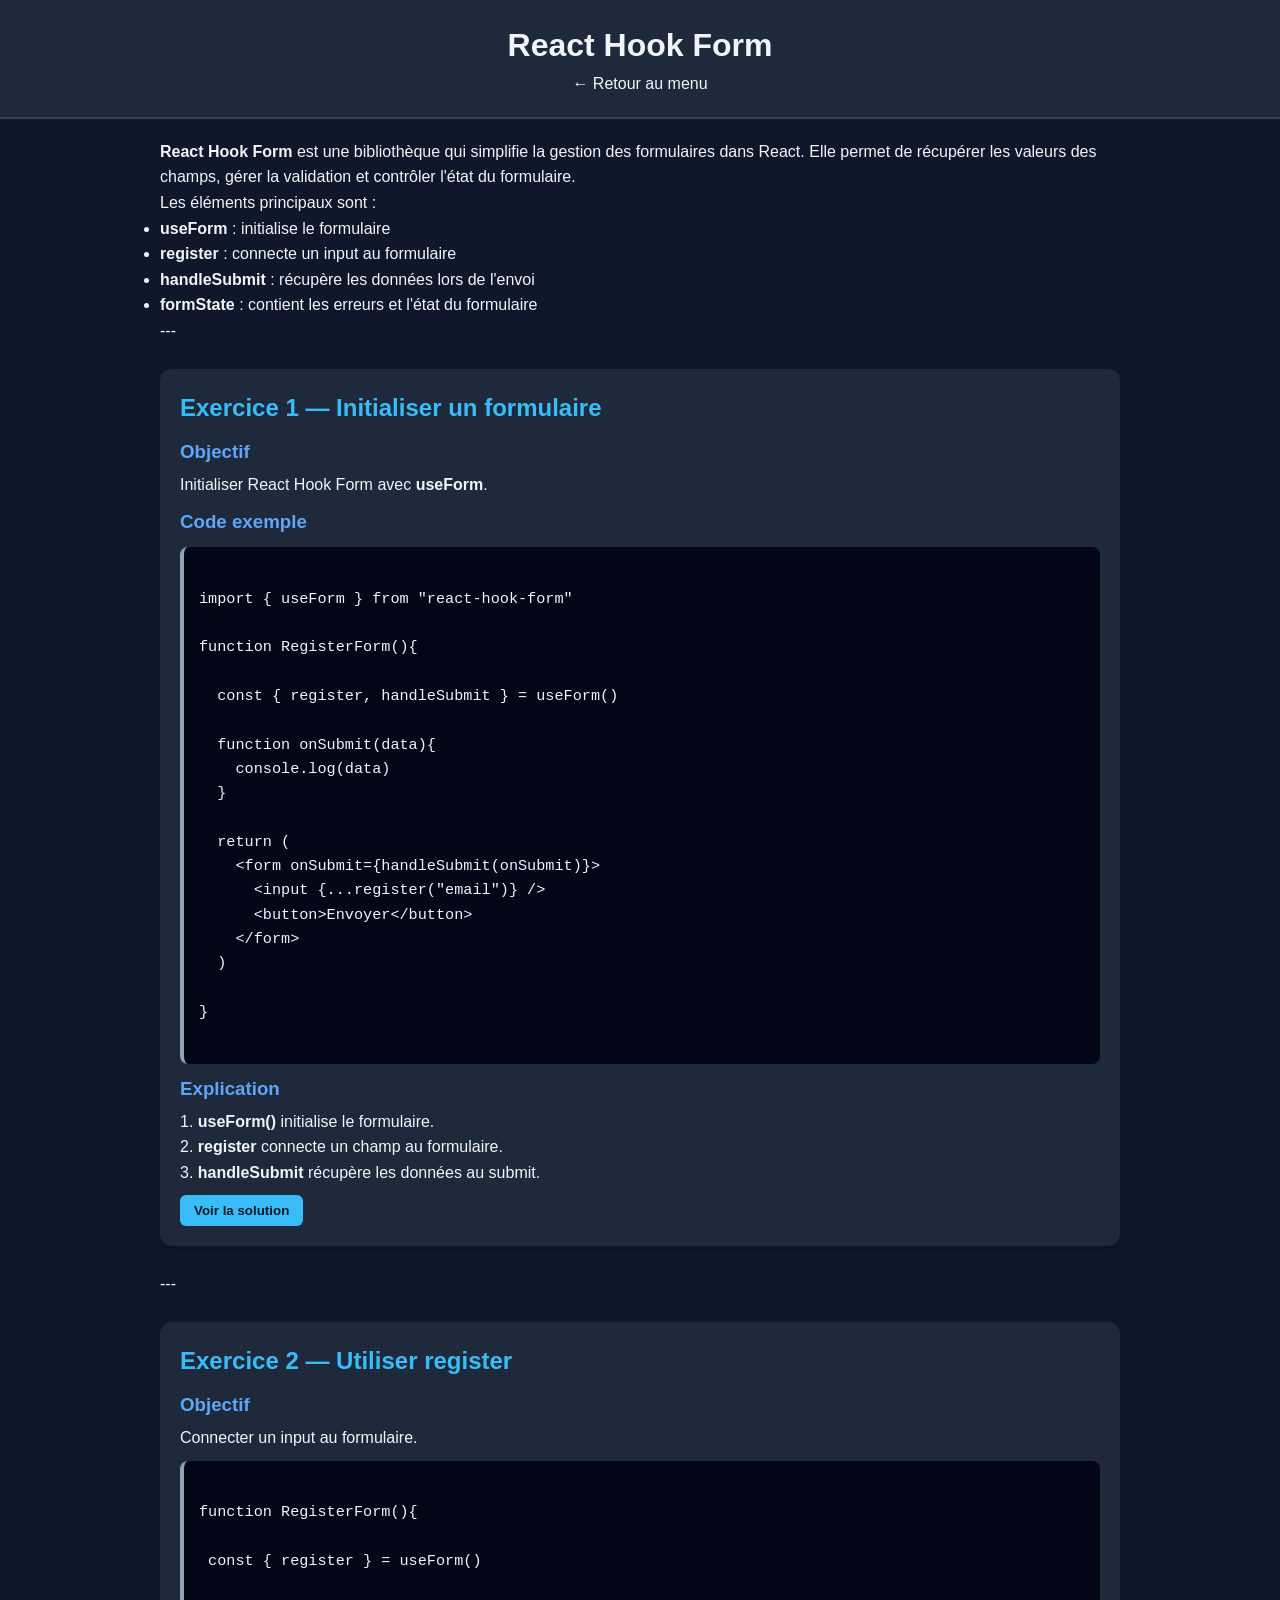
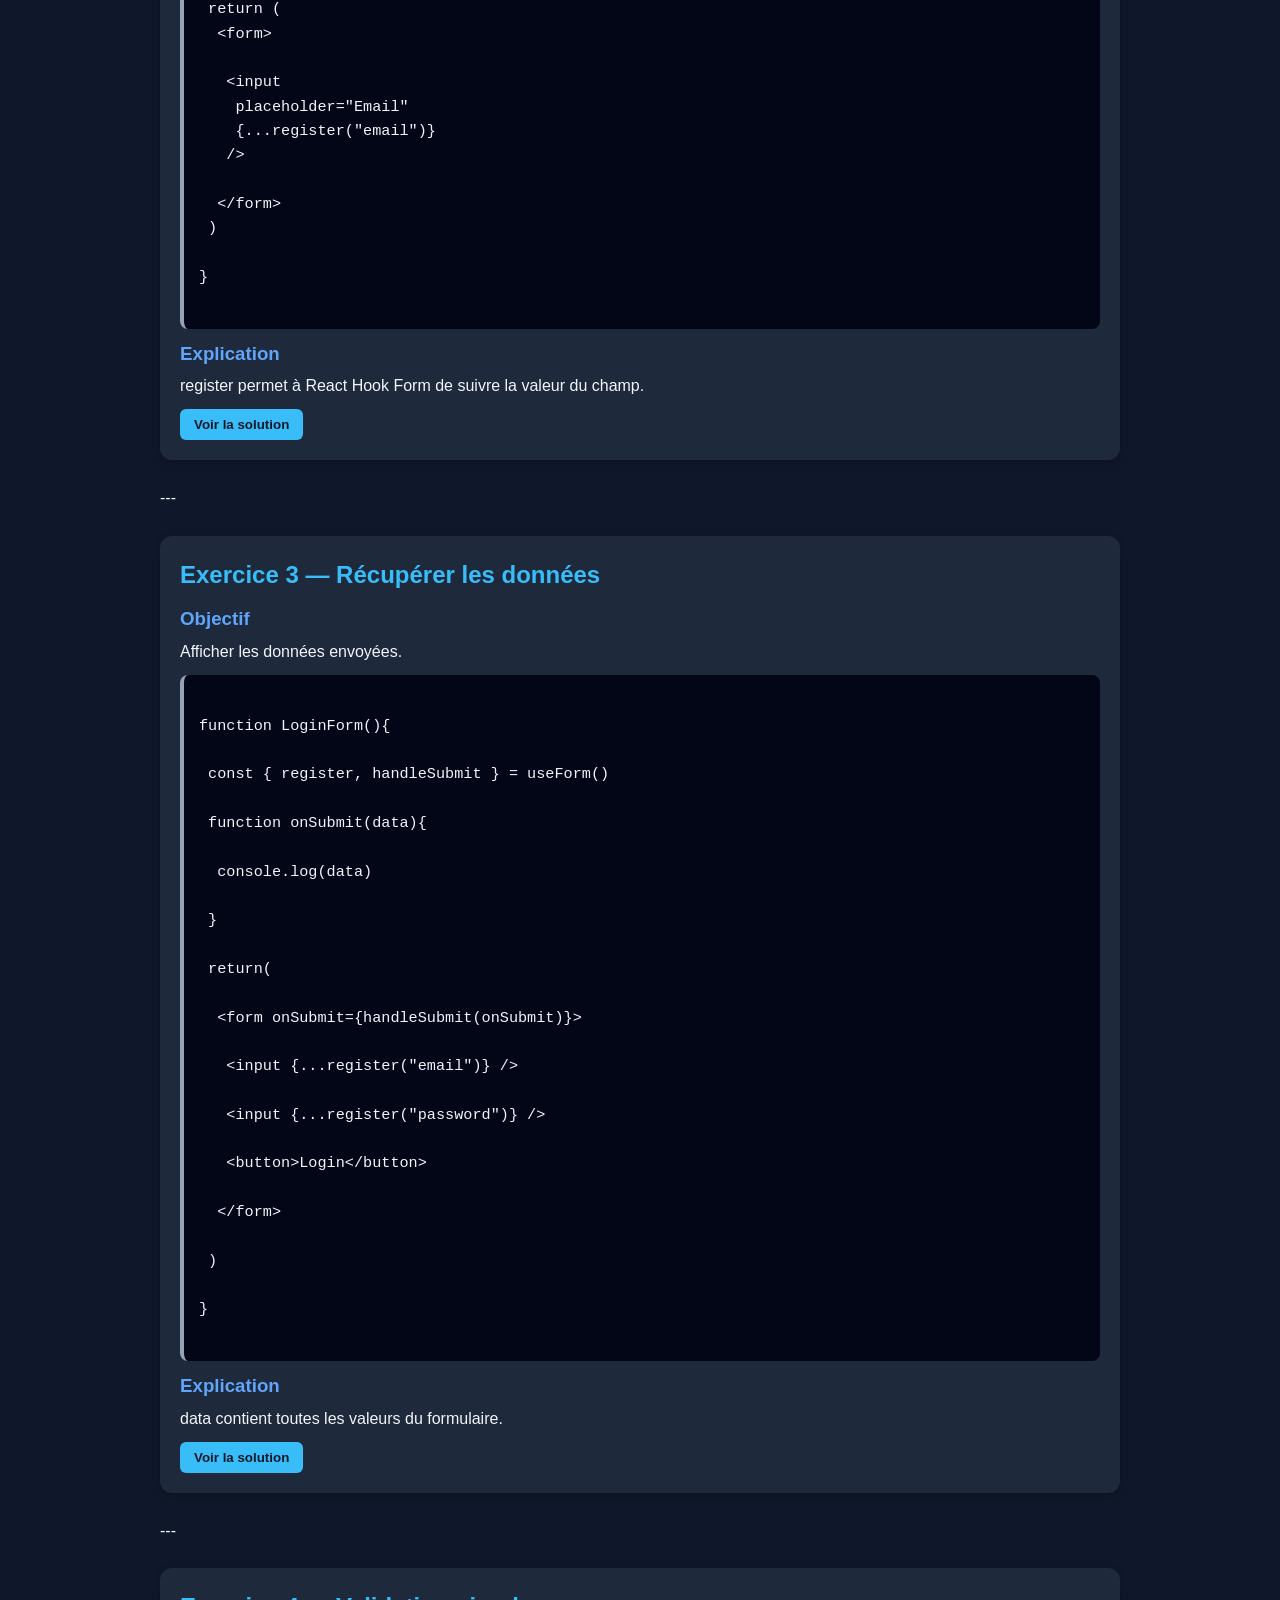
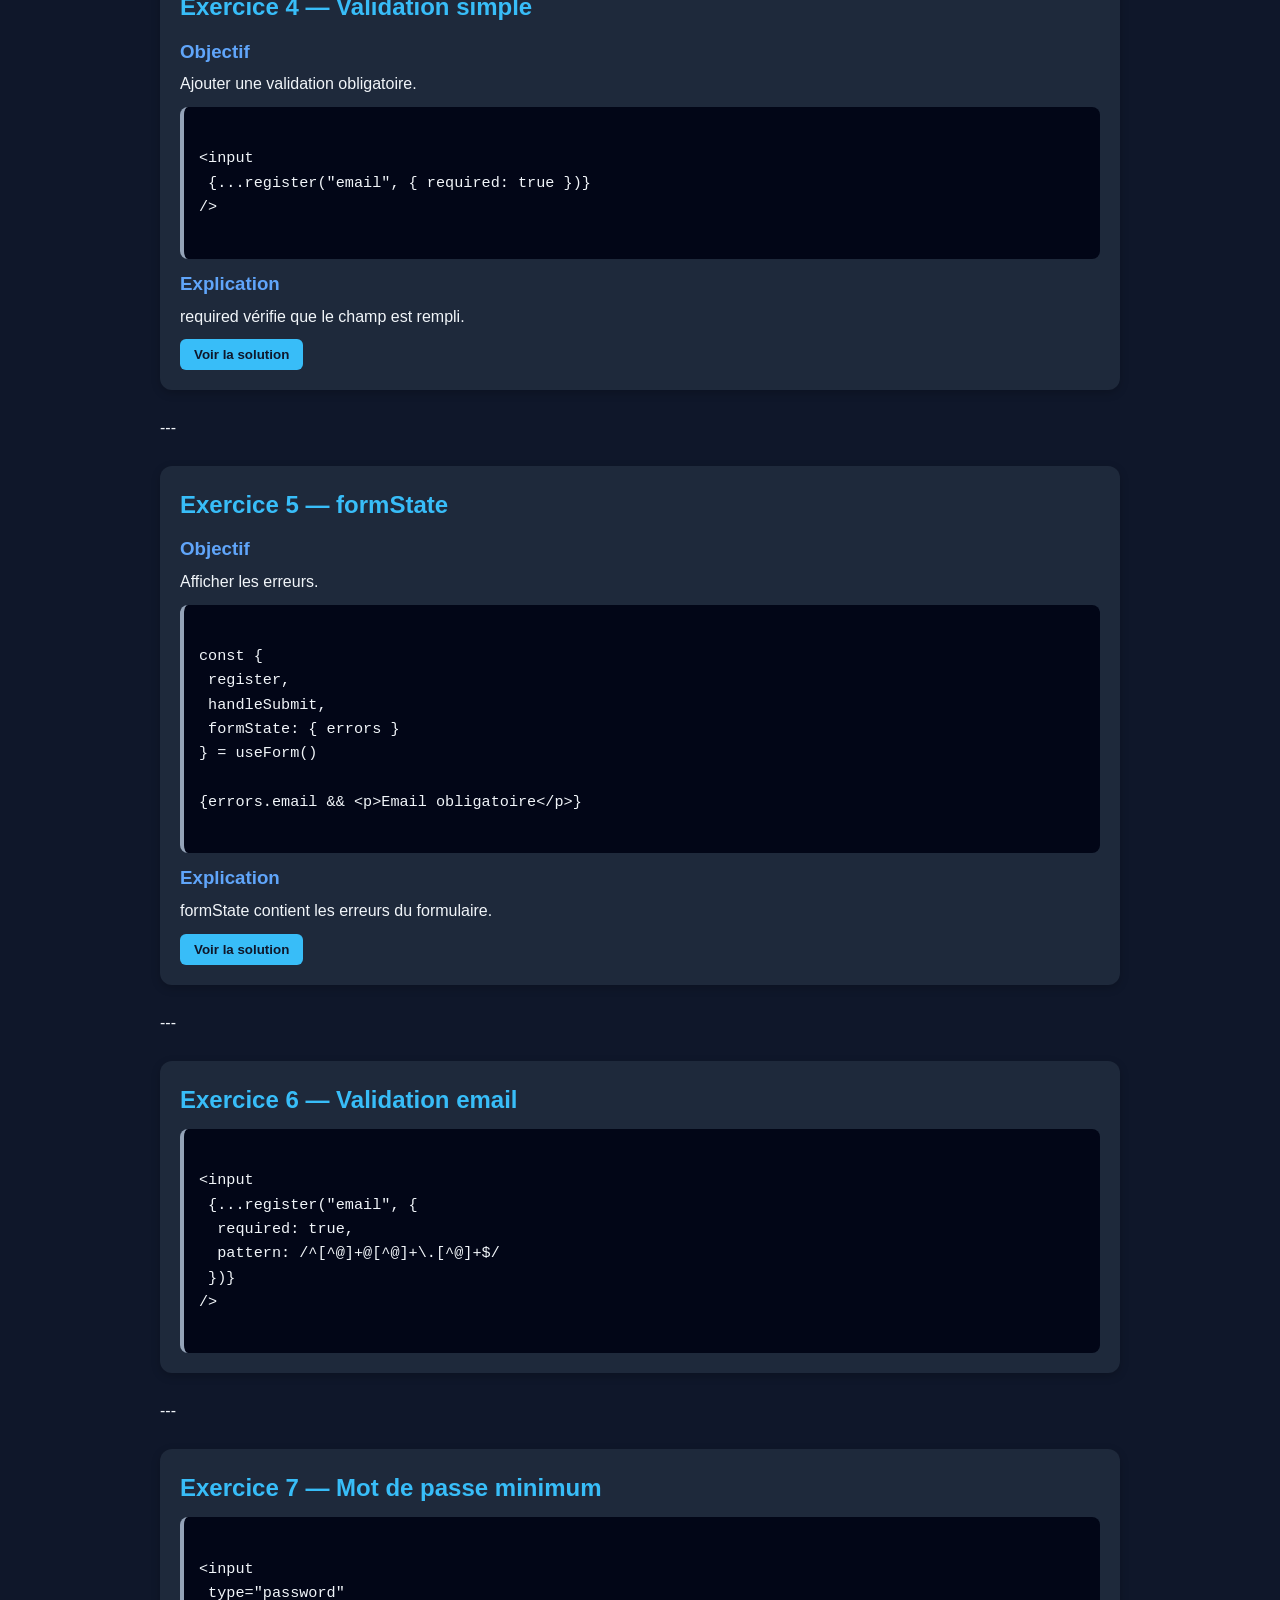
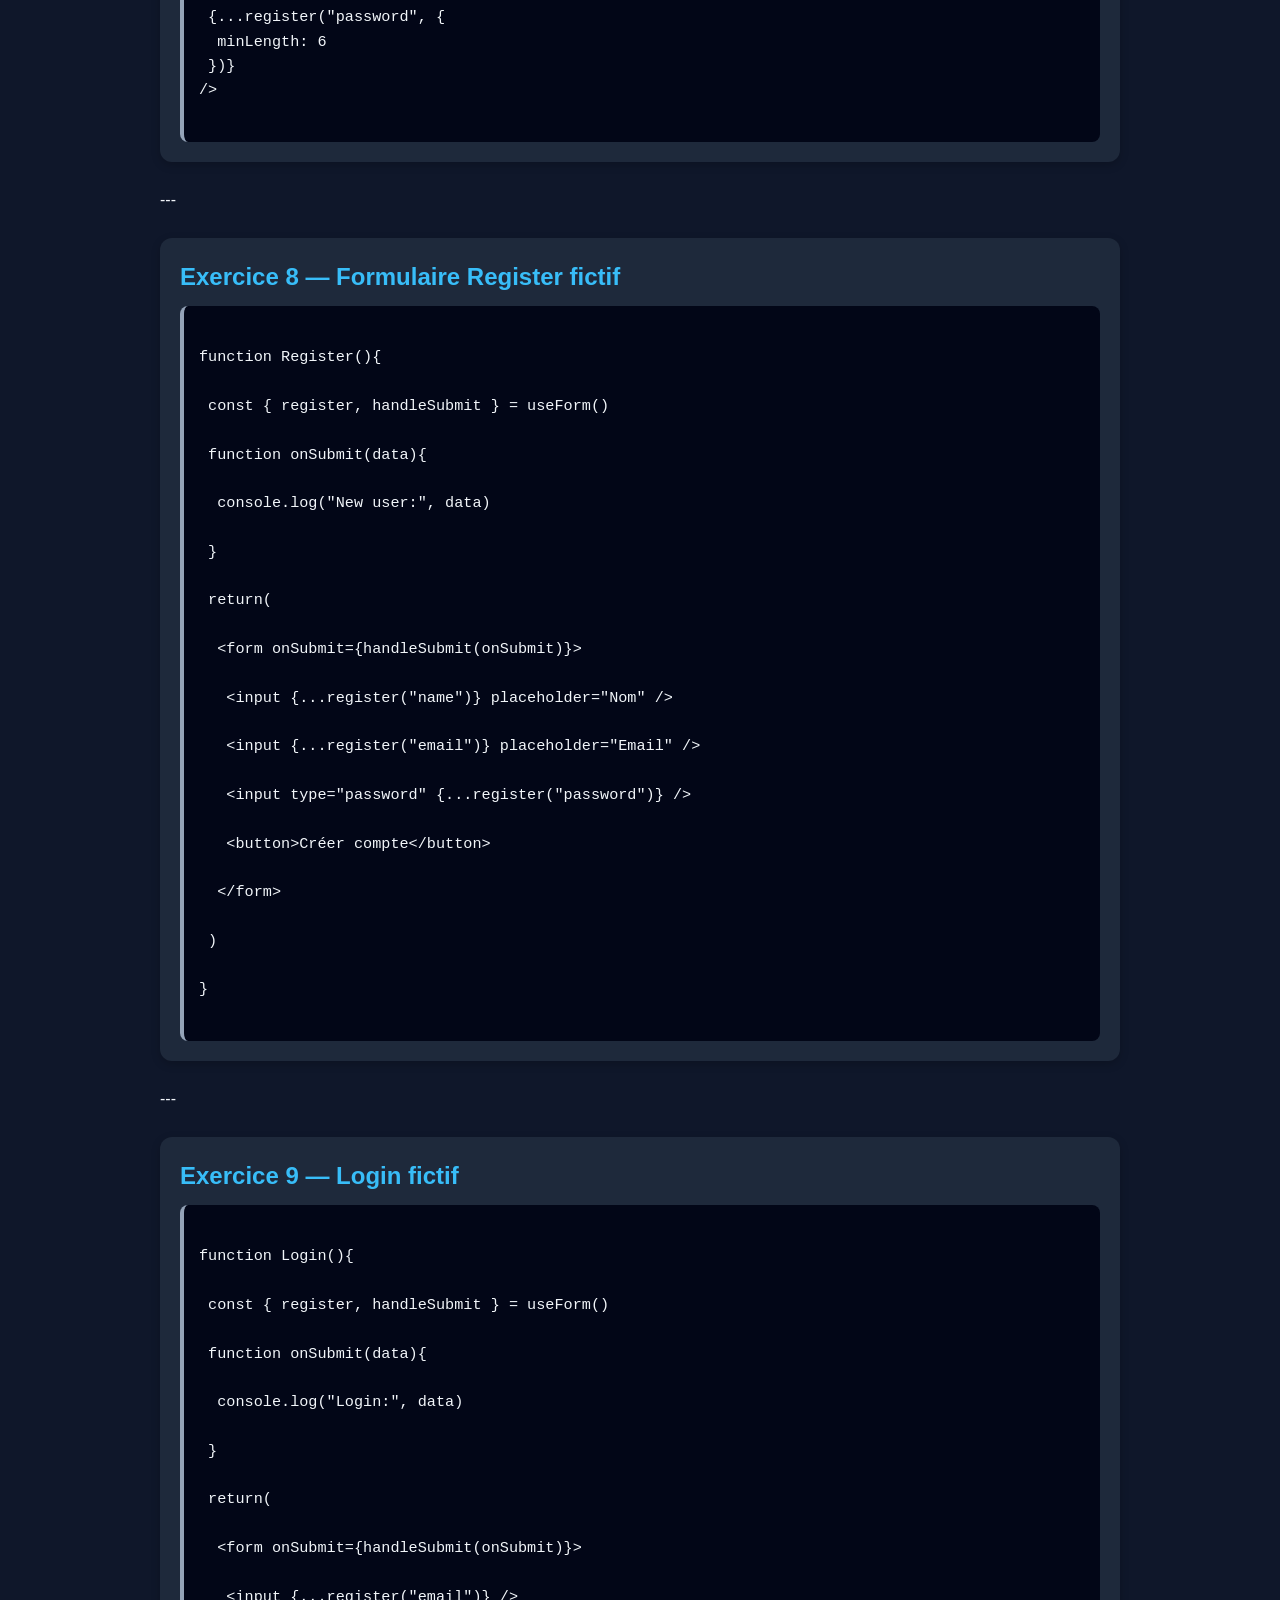
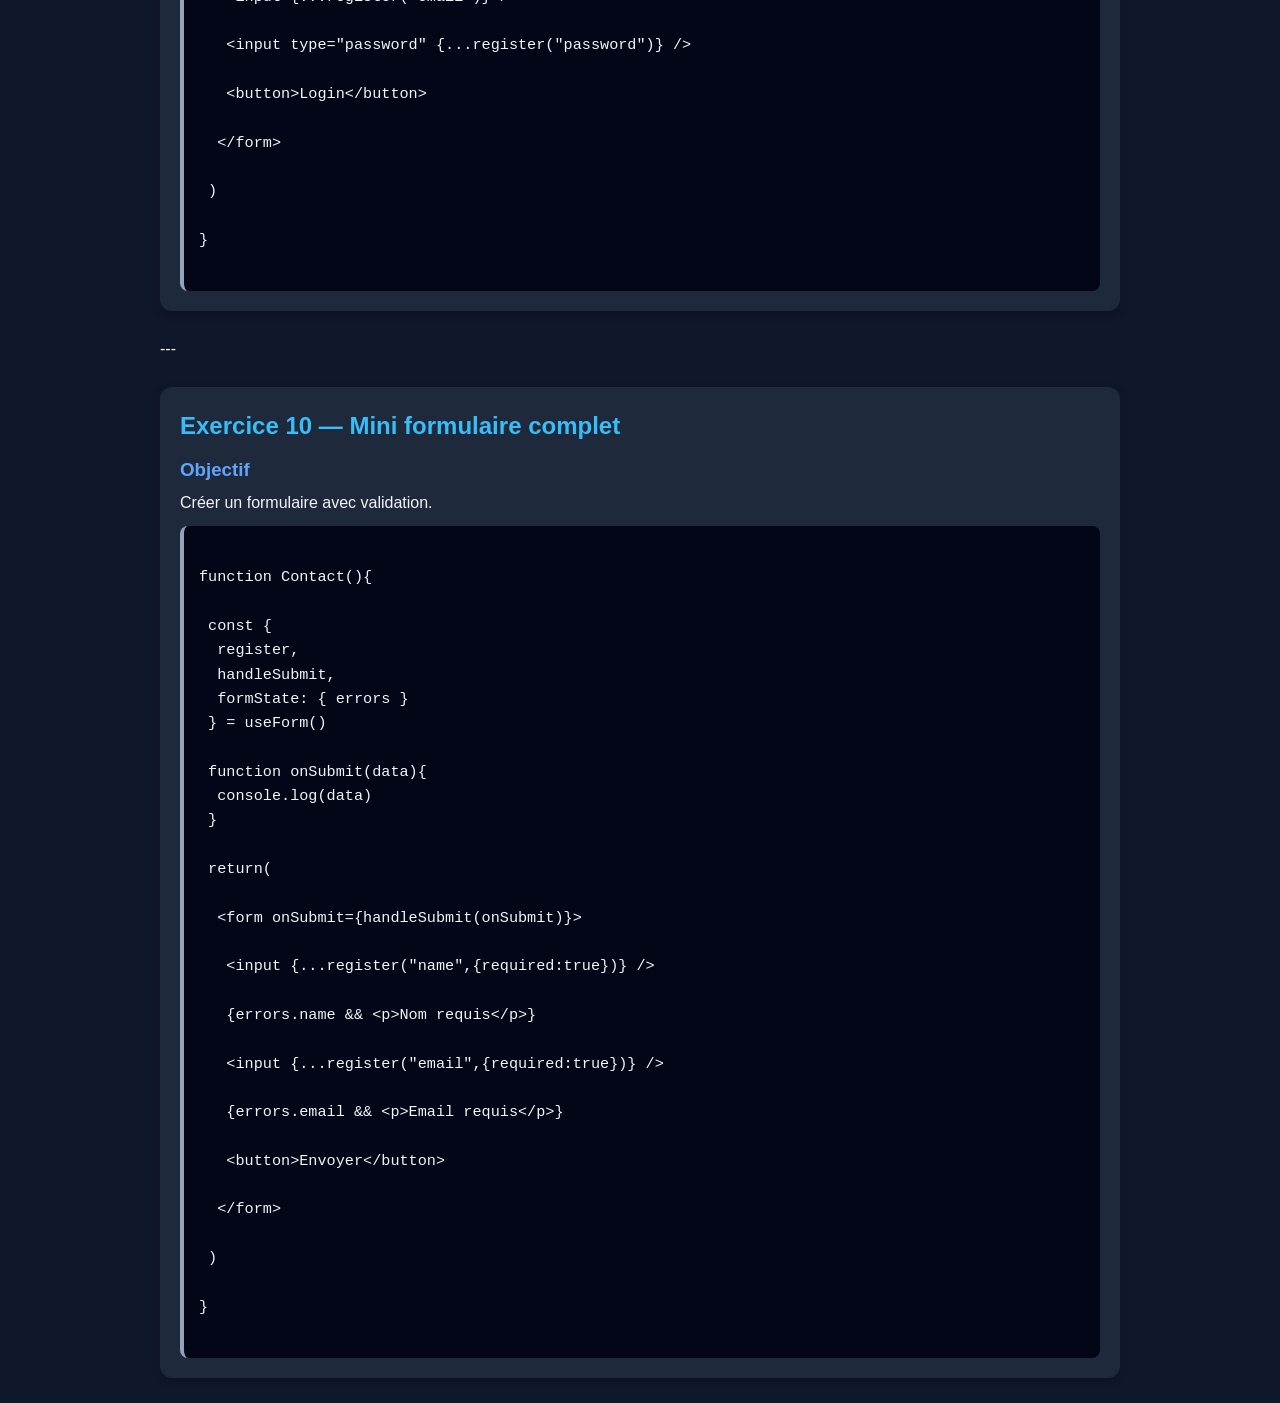
==== react-hook-form.html @ 56ff19f8 "react-hook-form" ====
<!DOCTYPE html>
<html lang="fr">

<head>
<meta charset="UTF-8">
<title>React Hook Form</title>
<link rel="stylesheet" href="css/style.css">
<script defer src="js/course.js"></script>
</head>

<body>

<header>
<h1>React Hook Form</h1>
<a href="index.html">← Retour au menu</a>
</header>

<main class="container">

<p>
<strong>React Hook Form</strong> est une bibliothèque qui simplifie la gestion des formulaires dans React.
Elle permet de récupérer les valeurs des champs, gérer la validation et contrôler l'état du formulaire.
</p>

<p>
Les éléments principaux sont :
</p>

<ul>
<li><strong>useForm</strong> : initialise le formulaire</li>
<li><strong>register</strong> : connecte un input au formulaire</li>
<li><strong>handleSubmit</strong> : récupère les données lors de l'envoi</li>
<li><strong>formState</strong> : contient les erreurs et l'état du formulaire</li>
</ul>

---

<div class="exercise">

<h2>Exercice 1 — Initialiser un formulaire</h2>

<h3>Objectif</h3>
Initialiser React Hook Form avec <strong>useForm</strong>.

<h3>Code exemple</h3>

<pre class="code-example">

import { useForm } from "react-hook-form"

function RegisterForm(){

  const { register, handleSubmit } = useForm()

  function onSubmit(data){
    console.log(data)
  }

  return (
    &lt;form onSubmit={handleSubmit(onSubmit)}&gt;
      &lt;input {...register("email")} /&gt;
      &lt;button&gt;Envoyer&lt;/button&gt;
    &lt;/form&gt;
  )

}

</pre>

<h3>Explication</h3>

<p>
1. <strong>useForm()</strong> initialise le formulaire.<br>
2. <strong>register</strong> connecte un champ au formulaire.<br>
3. <strong>handleSubmit</strong> récupère les données au submit.<br>
</p>

<button onclick="toggleSolution(this)">Voir la solution</button>

<pre class="solution">
const { register, handleSubmit } = useForm()
</pre>

</div>

---

<div class="exercise">

<h2>Exercice 2 — Utiliser register</h2>

<h3>Objectif</h3>
Connecter un input au formulaire.

<pre class="code-example">

function RegisterForm(){

 const { register } = useForm()

 return (
  &lt;form&gt;

   &lt;input
    placeholder="Email"
    {...register("email")}
   /&gt;

  &lt;/form&gt;
 )

}

</pre>

<h3>Explication</h3>

<p>
register permet à React Hook Form de suivre la valeur du champ.
</p>

<button onclick="toggleSolution(this)">Voir la solution</button>

<pre class="solution">
{...register("email")}
</pre>

</div>

---

<div class="exercise">

<h2>Exercice 3 — Récupérer les données</h2>

<h3>Objectif</h3>
Afficher les données envoyées.

<pre class="code-example">

function LoginForm(){

 const { register, handleSubmit } = useForm()

 function onSubmit(data){

  console.log(data)

 }

 return(

  &lt;form onSubmit={handleSubmit(onSubmit)}&gt;

   &lt;input {...register("email")} /&gt;

   &lt;input {...register("password")} /&gt;

   &lt;button&gt;Login&lt;/button&gt;

  &lt;/form&gt;

 )

}

</pre>

<h3>Explication</h3>

<p>
data contient toutes les valeurs du formulaire.
</p>

<button onclick="toggleSolution(this)">Voir la solution</button>

<pre class="solution">
function onSubmit(data){
 console.log(data)
}
</pre>

</div>

---

<div class="exercise">

<h2>Exercice 4 — Validation simple</h2>

<h3>Objectif</h3>
Ajouter une validation obligatoire.

<pre class="code-example">

&lt;input
 {...register("email", { required: true })}
/&gt;

</pre>

<h3>Explication</h3>

<p>
required vérifie que le champ est rempli.
</p>

<button onclick="toggleSolution(this)">Voir la solution</button>

<pre class="solution">
{ required: true }
</pre>

</div>

---

<div class="exercise">

<h2>Exercice 5 — formState</h2>

<h3>Objectif</h3>
Afficher les erreurs.

<pre class="code-example">

const {
 register,
 handleSubmit,
 formState: { errors }
} = useForm()

{errors.email && &lt;p&gt;Email obligatoire&lt;/p&gt;}

</pre>

<h3>Explication</h3>

<p>
formState contient les erreurs du formulaire.
</p>

<button onclick="toggleSolution(this)">Voir la solution</button>

<pre class="solution">
formState: { errors }
</pre>

</div>

---

<div class="exercise">

<h2>Exercice 6 — Validation email</h2>

<pre class="code-example">

&lt;input
 {...register("email", {
  required: true,
  pattern: /^[^@]+@[^@]+\.[^@]+$/
 })}
/&gt;

</pre>

</div>

---

<div class="exercise">

<h2>Exercice 7 — Mot de passe minimum</h2>

<pre class="code-example">

&lt;input
 type="password"
 {...register("password", {
  minLength: 6
 })}
/&gt;

</pre>

</div>

---

<div class="exercise">

<h2>Exercice 8 — Formulaire Register fictif</h2>

<pre class="code-example">

function Register(){

 const { register, handleSubmit } = useForm()

 function onSubmit(data){

  console.log("New user:", data)

 }

 return(

  &lt;form onSubmit={handleSubmit(onSubmit)}&gt;

   &lt;input {...register("name")} placeholder="Nom" /&gt;

   &lt;input {...register("email")} placeholder="Email" /&gt;

   &lt;input type="password" {...register("password")} /&gt;

   &lt;button&gt;Créer compte&lt;/button&gt;

  &lt;/form&gt;

 )

}

</pre>

</div>

---

<div class="exercise">

<h2>Exercice 9 — Login fictif</h2>

<pre class="code-example">

function Login(){

 const { register, handleSubmit } = useForm()

 function onSubmit(data){

  console.log("Login:", data)

 }

 return(

  &lt;form onSubmit={handleSubmit(onSubmit)}&gt;

   &lt;input {...register("email")} /&gt;

   &lt;input type="password" {...register("password")} /&gt;

   &lt;button&gt;Login&lt;/button&gt;

  &lt;/form&gt;

 )

}

</pre>

</div>

---

<div class="exercise">

<h2>Exercice 10 — Mini formulaire complet</h2>

<h3>Objectif</h3>
Créer un formulaire avec validation.

<pre class="code-example">

function Contact(){

 const {
  register,
  handleSubmit,
  formState: { errors }
 } = useForm()

 function onSubmit(data){
  console.log(data)
 }

 return(

  &lt;form onSubmit={handleSubmit(onSubmit)}&gt;

   &lt;input {...register("name",{required:true})} /&gt;

   {errors.name && &lt;p&gt;Nom requis&lt;/p&gt;}

   &lt;input {...register("email",{required:true})} /&gt;

   {errors.email && &lt;p&gt;Email requis&lt;/p&gt;}

   &lt;button&gt;Envoyer&lt;/button&gt;

  &lt;/form&gt;

 )

}

</pre>

</div>

</main>

</body>
</html>
---- css/style.css ----
/* ===== Reset / global ===== */
* {
  box-sizing: border-box;
  margin: 0;
  padding: 0;
}

body {
  font-family: 'Segoe UI', Tahoma, Geneva, Verdana, sans-serif;
  background: #0f172a;
  color: #f1f5f9;
  line-height: 1.6;
}

a {
  color: inherit;
  text-decoration: none;
}

header, footer {
  background: #1e293b;
  padding: 20px;
  text-align: center;
  border-bottom: 2px solid #334155;
}

footer {
  border-top: 2px solid #334155;
}

/* ===== Container ===== */
.container {
  max-width: 1000px;
  margin: 20px auto;
  padding: 0 20px;
}

/* ===== Cards (index.html) ===== */
.grid {
  display: grid;
  grid-template-columns: repeat(auto-fit, minmax(220px, 1fr));
  gap: 20px;
  margin-top: 20px;
}

.card {
  background: #668dcc;
  border-radius: 12px;
  padding: 20px;
  transition: 0.3s;
  box-shadow: 0 5px 15px rgba(0,0,0,0.3);
}

.card:hover {
  transform: translateY(-5px);
  background: #334155;
}

/* ===== Exercises ===== */
.exercise {
  background: #1e293b;
  padding: 20px;
  margin: 25px 0;
  border-radius: 12px;
  box-shadow: 0 3px 10px rgba(0,0,0,0.2);
}

.exercise h2 {
  color: #38bdf8;
  margin-bottom: 10px;
}

.explication {
  font-style: italic;
  margin-bottom: 10px;
  color: #94a3b8;
}

h3 {
  color: #60a5fa;
  margin: 10px 0 5px 0;
}

/* ===== Button ===== */
button {
  margin-top: 10px;
  padding: 8px 14px;
  border: none;
  background: #38bdf8;
  color: #0f172a;
  font-weight: bold;
  cursor: pointer;
  border-radius: 6px;
  transition: 0.2s;
}

button:hover {
  background: #0ea5e9;
}

/* ===== Solution box ===== */
.solution {
  display: none;
  background: #020617;
  padding: 15px;
  margin-top: 10px;
  border-radius: 8px;
  overflow-x: auto;
  font-family: 'Courier New', Courier, monospace;
  font-size: 0.95rem;
  border-left: 4px solid #38bdf8;
}



/* ===== Code (exercices) visible ===== */
.exercise pre {
  display: block;           /* Tous les codes des exercices sont visibles */
  background: #020617;      
  padding: 15px;
  border-radius: 8px;
  overflow-x: auto;
  font-family: 'Courier New', Courier, monospace;
  font-size: 0.95rem;
  border-left: 4px solid #94a3b8;
  margin-top: 10px;
}

/* ===== Solutions cachées ===== */
.exercise .solution {
  display: none;            /* Solutions restent masquées */
  background: #0f172a;
  border-left: 4px solid #38bdf8;
  padding: 15px;
  margin-top: 10px;
  border-radius: 8px;
  overflow-x: auto;
}
/* ===== Responsive ===== */
@media(max-width: 600px){
  .grid {
    grid-template-columns: 1fr;
  }
}
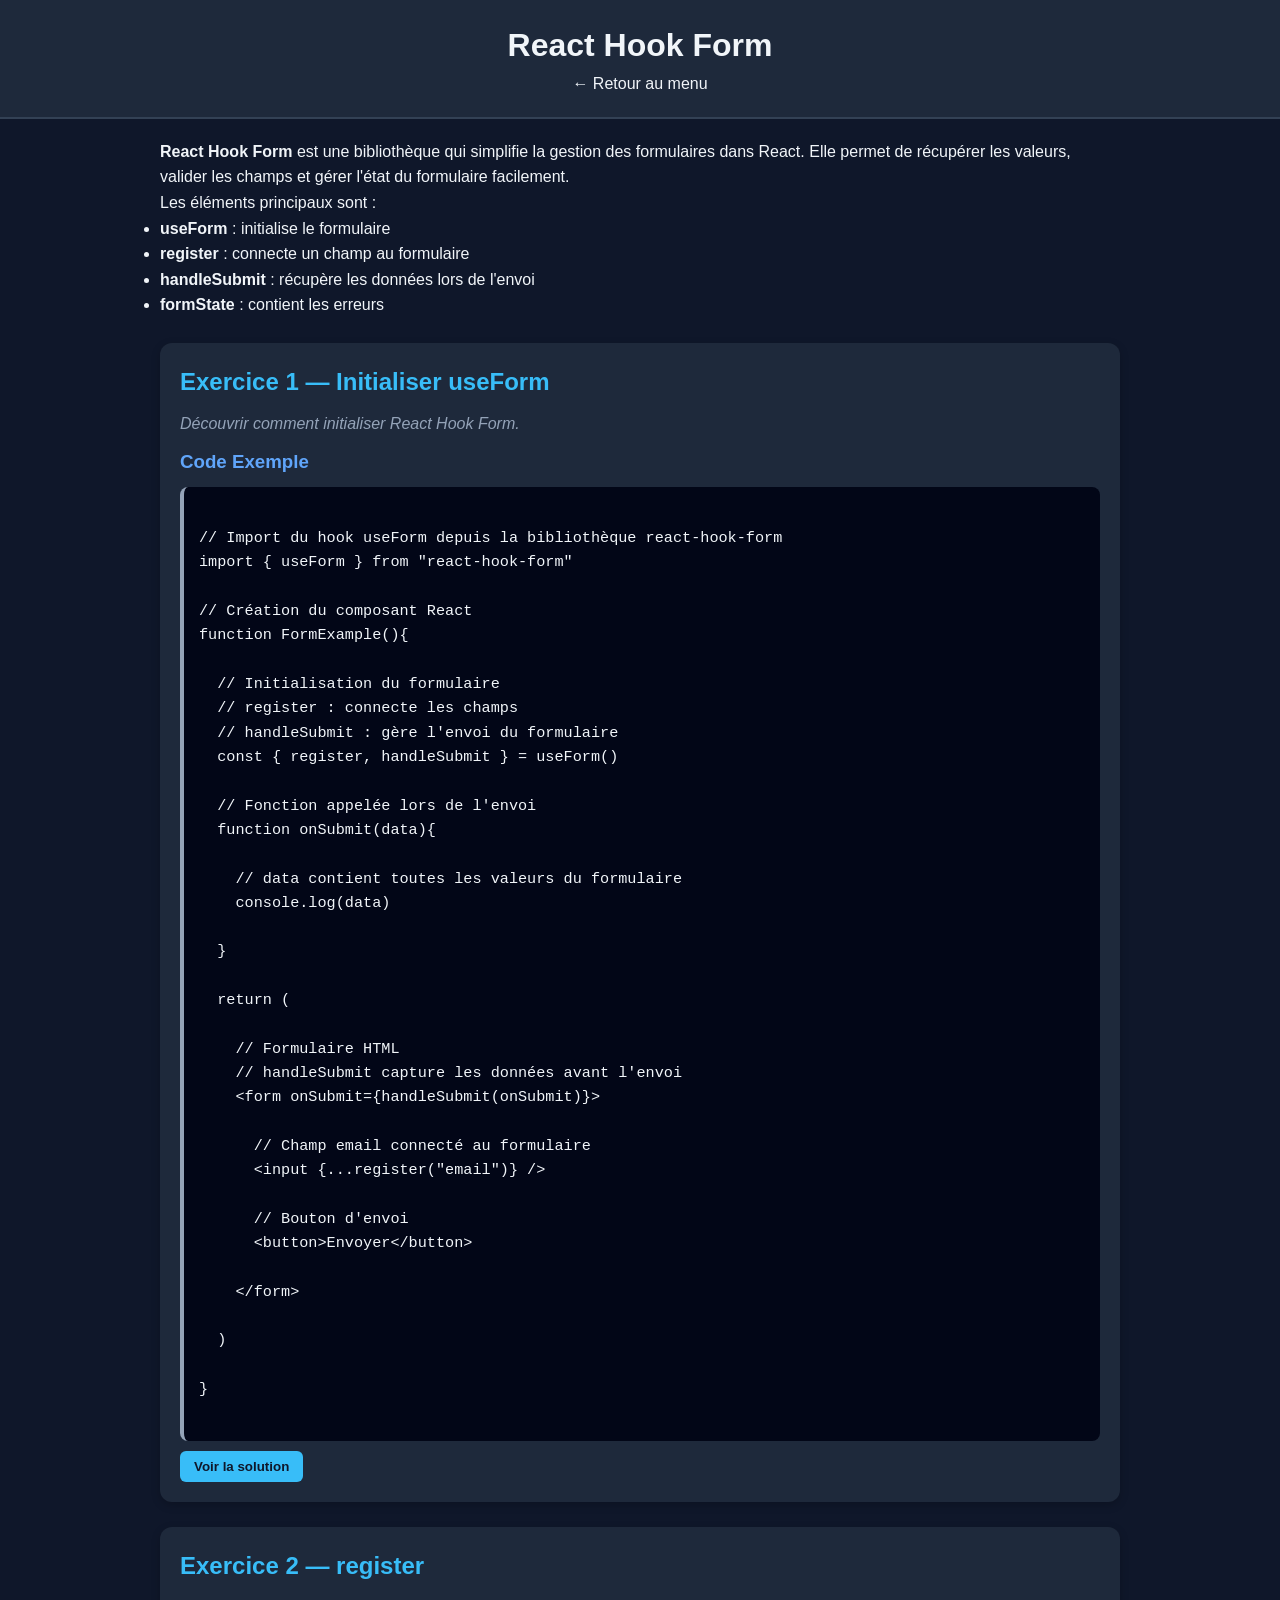
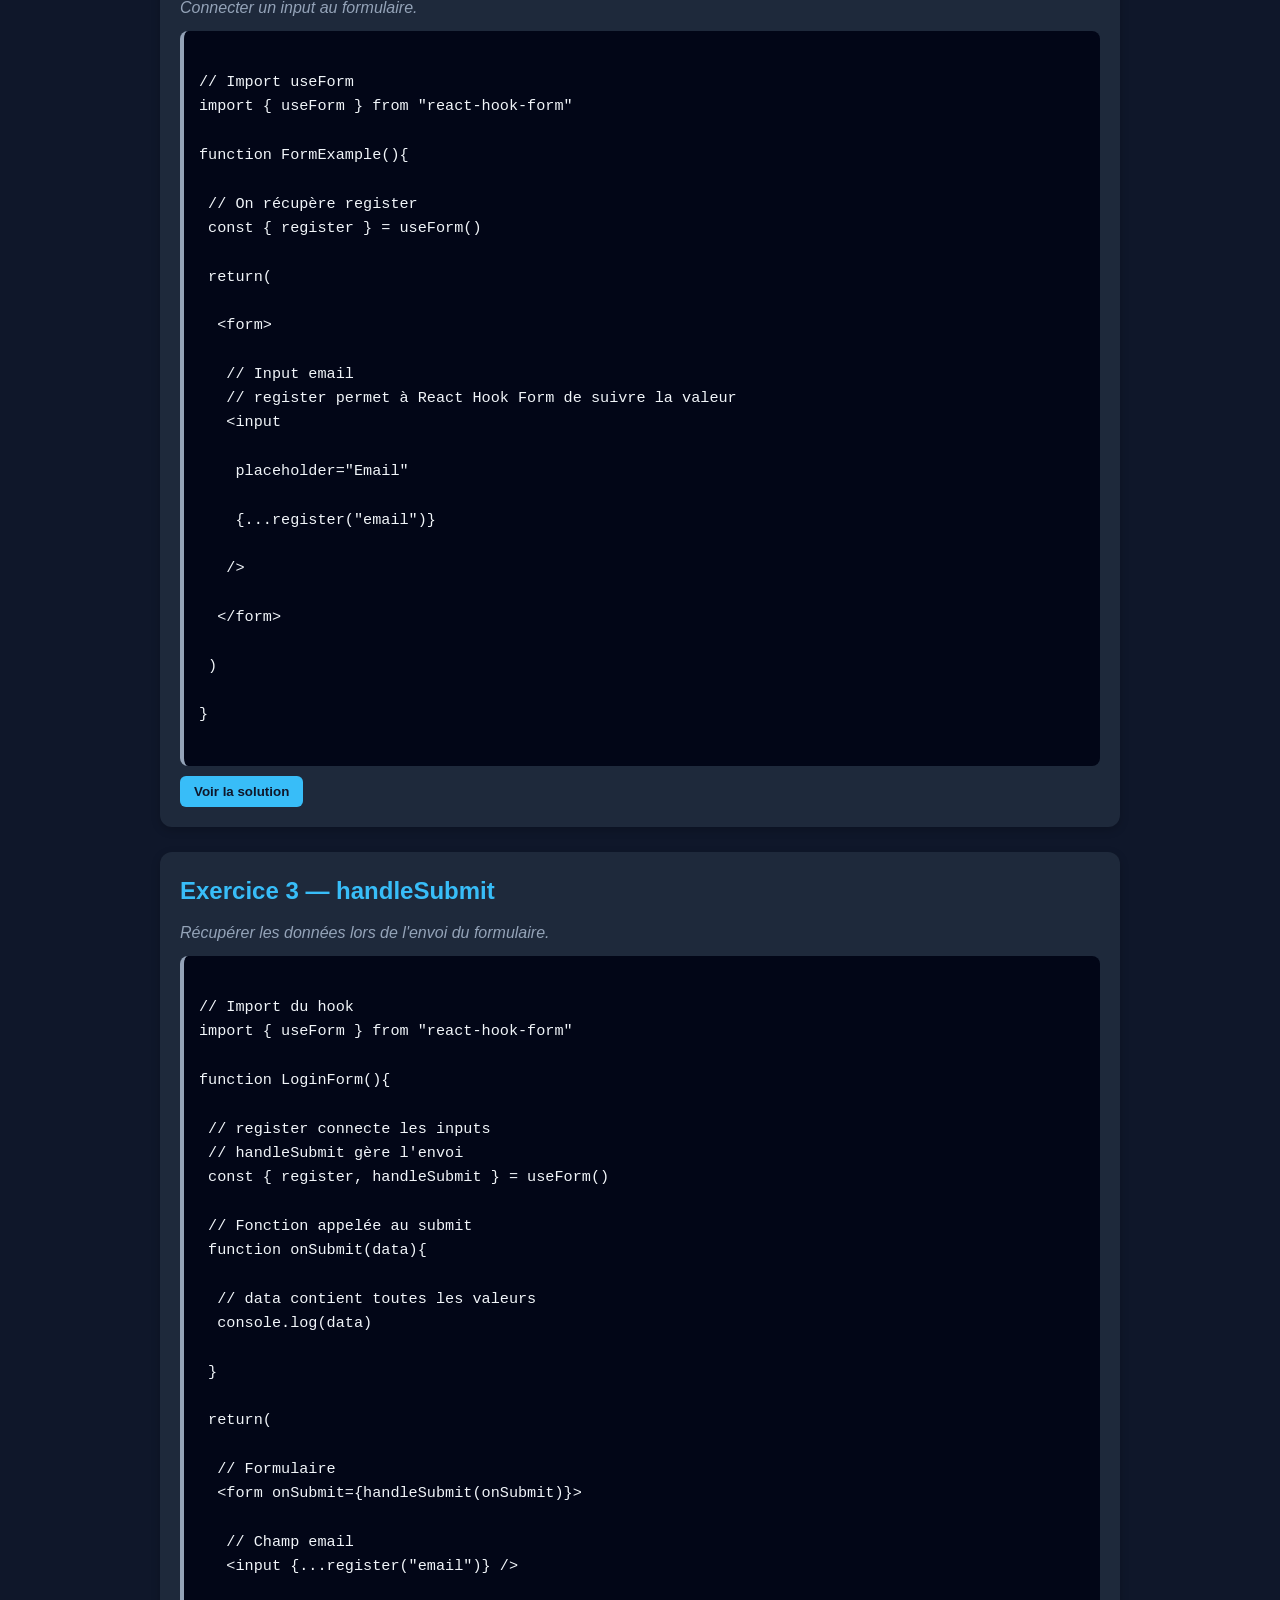
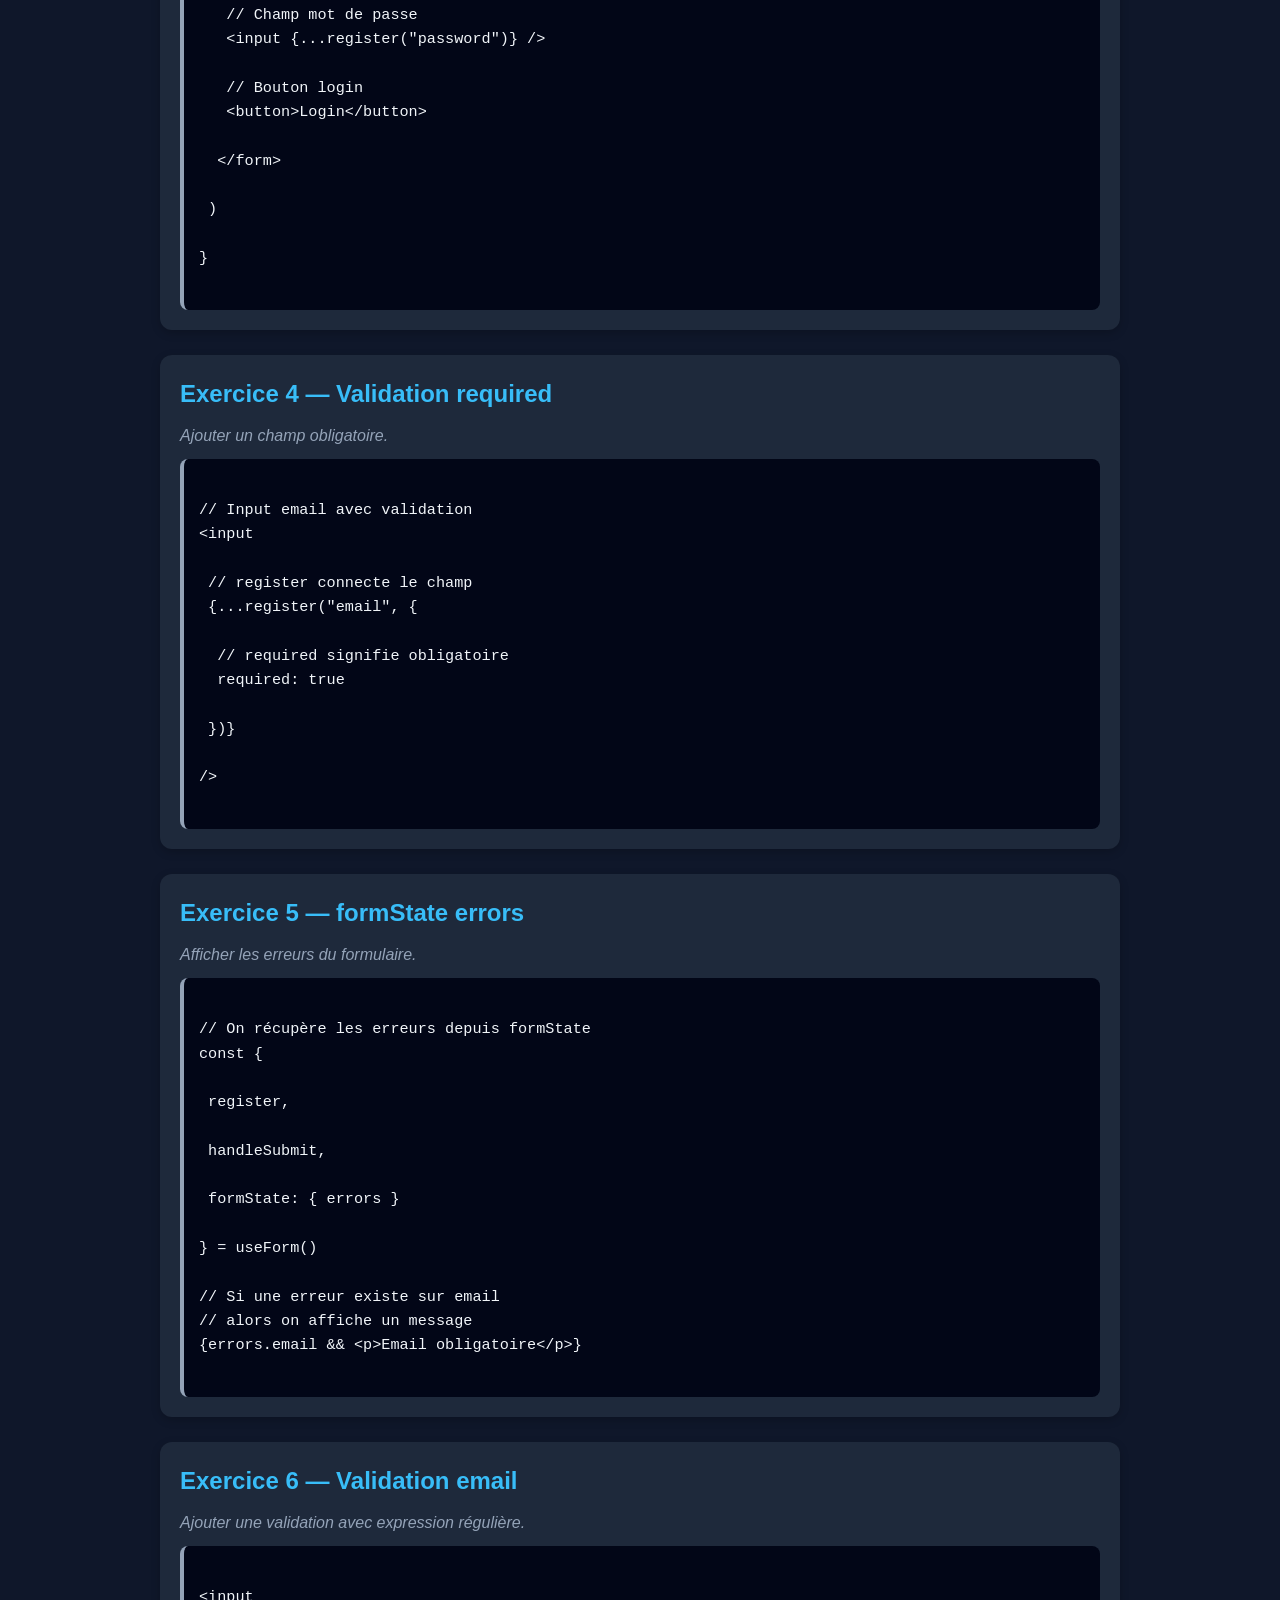
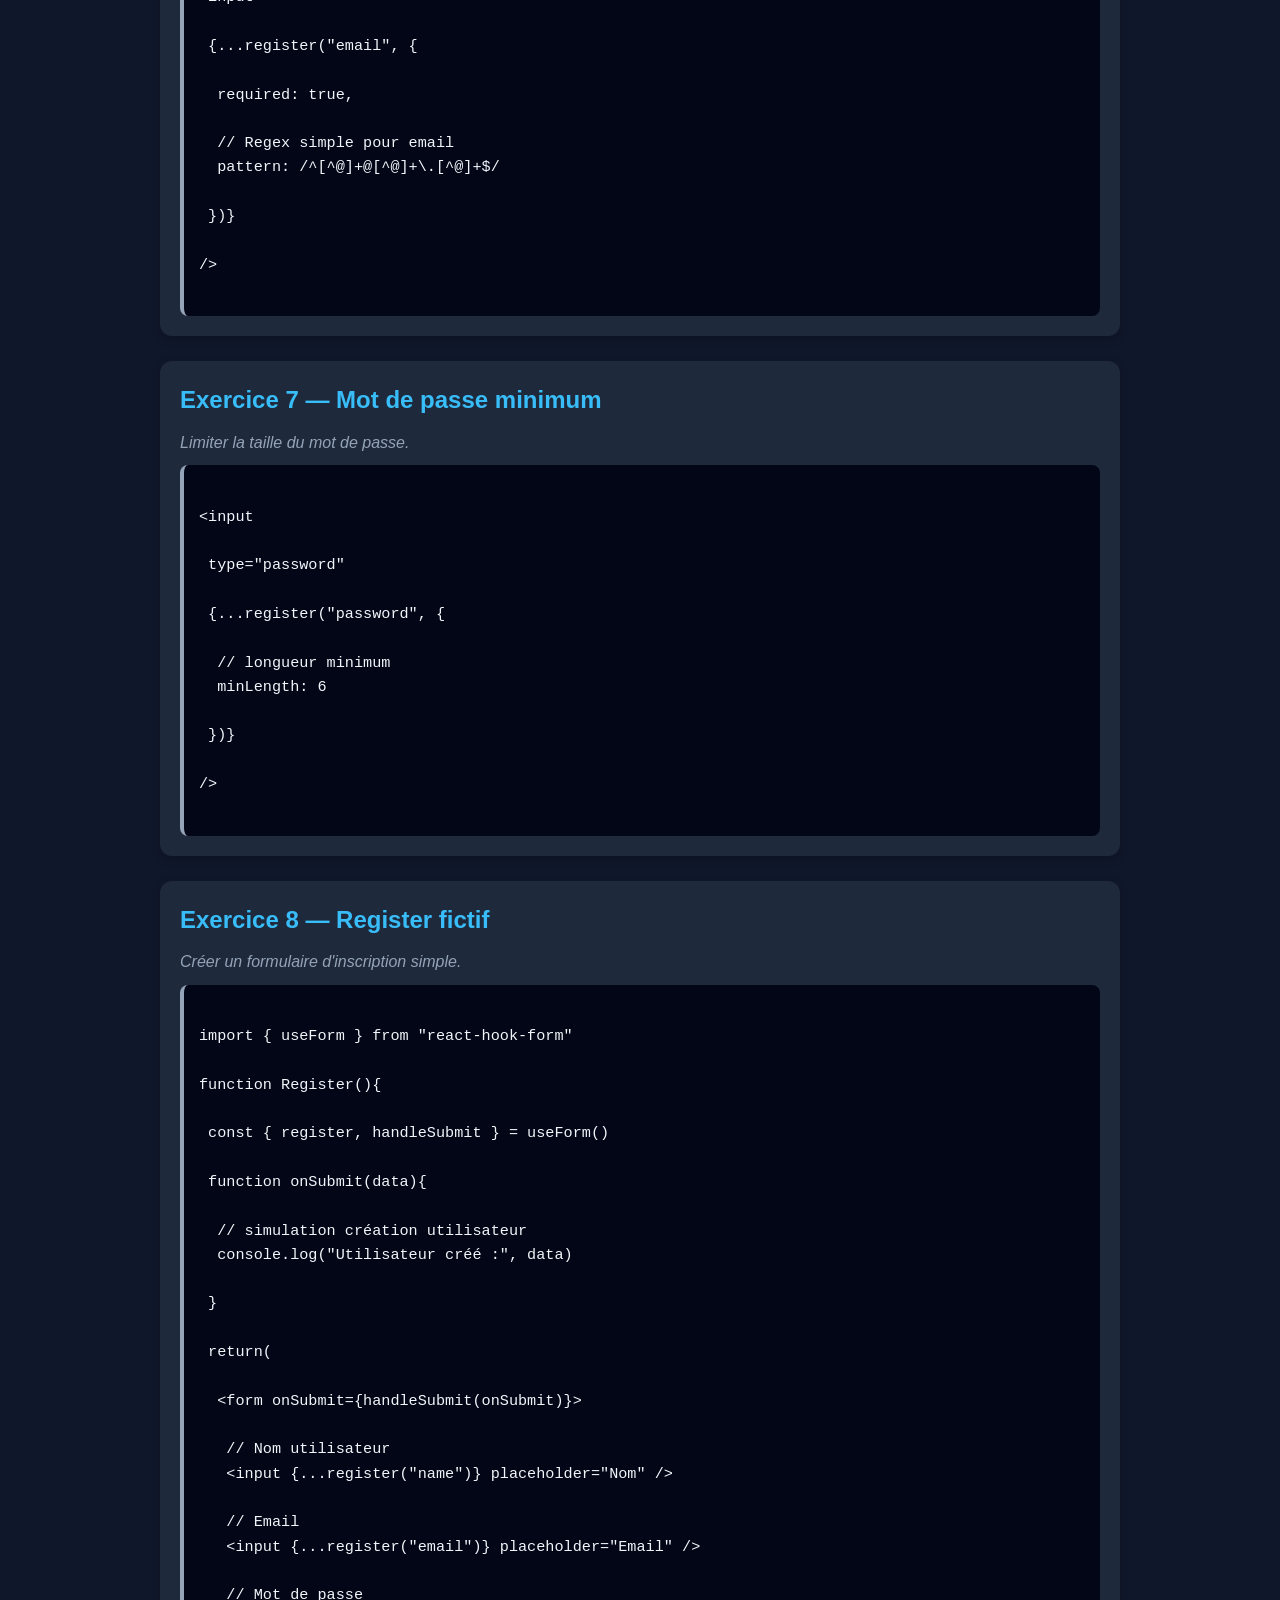
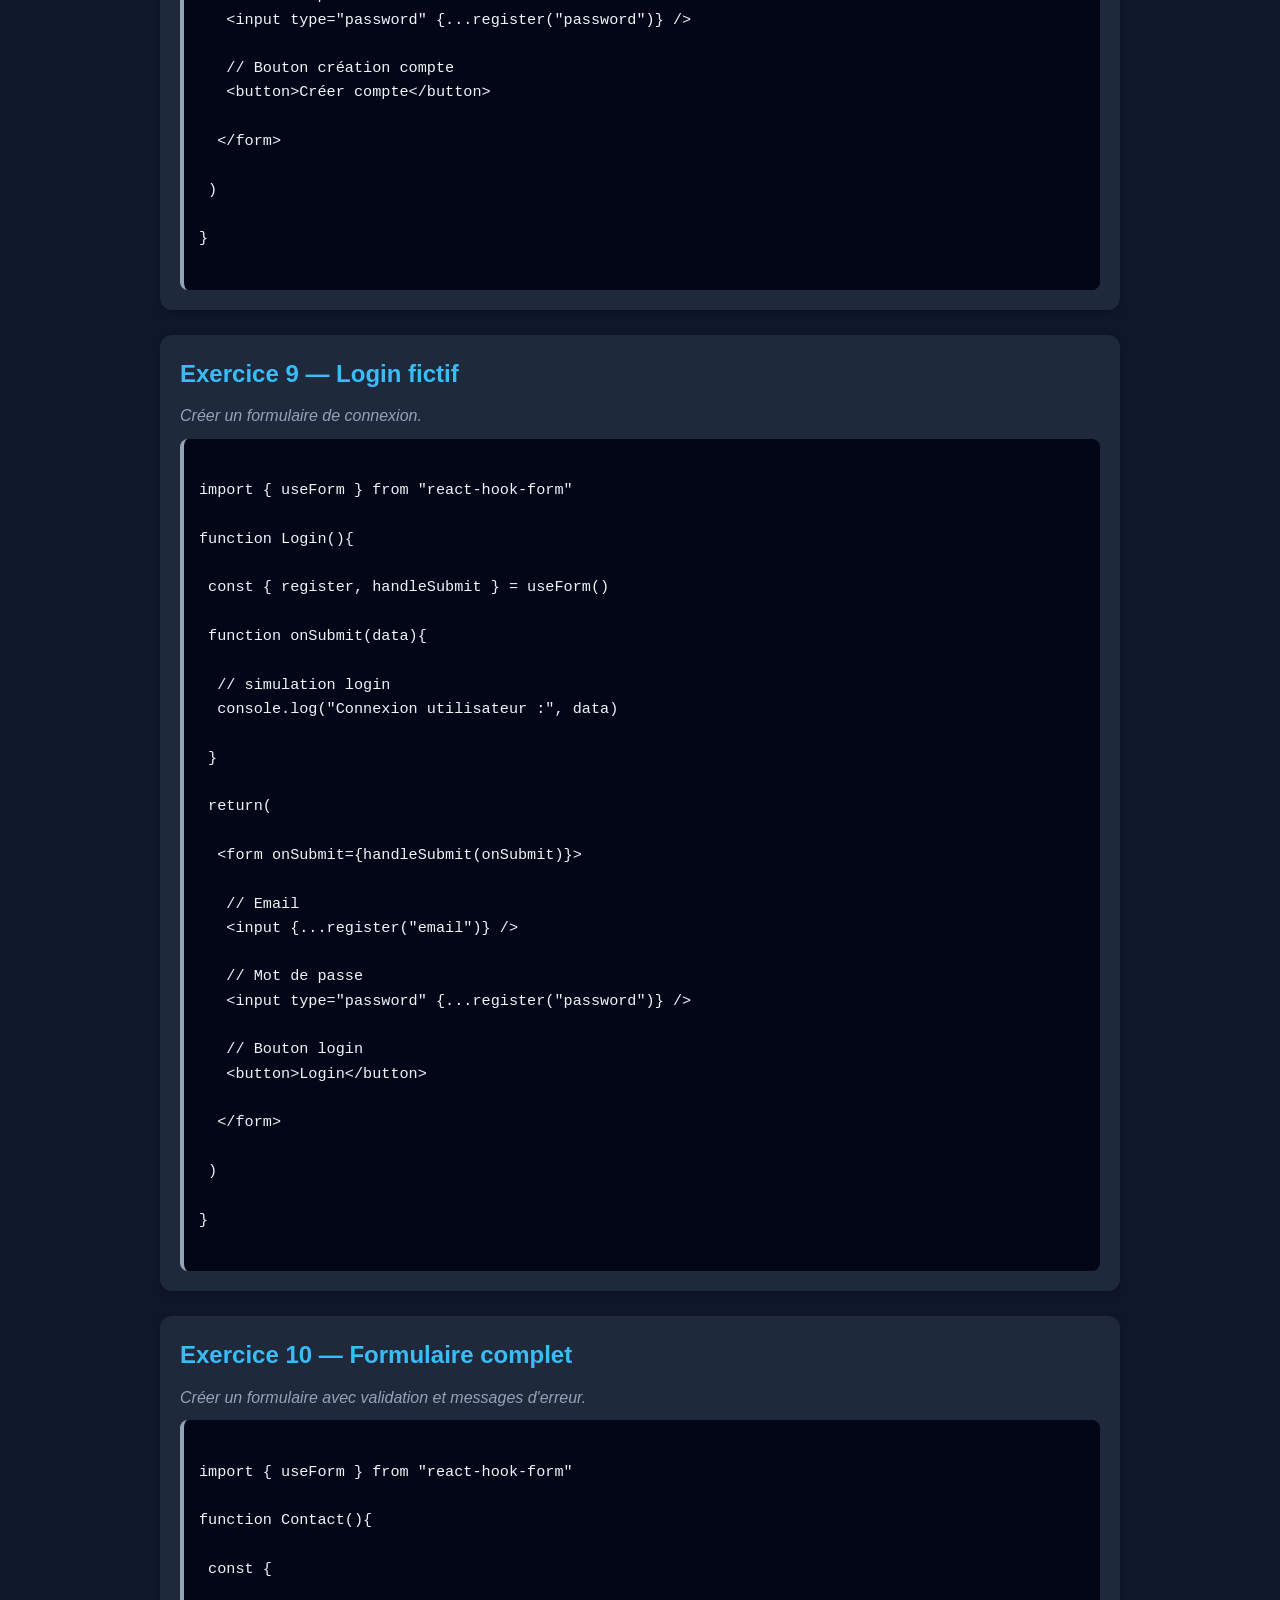
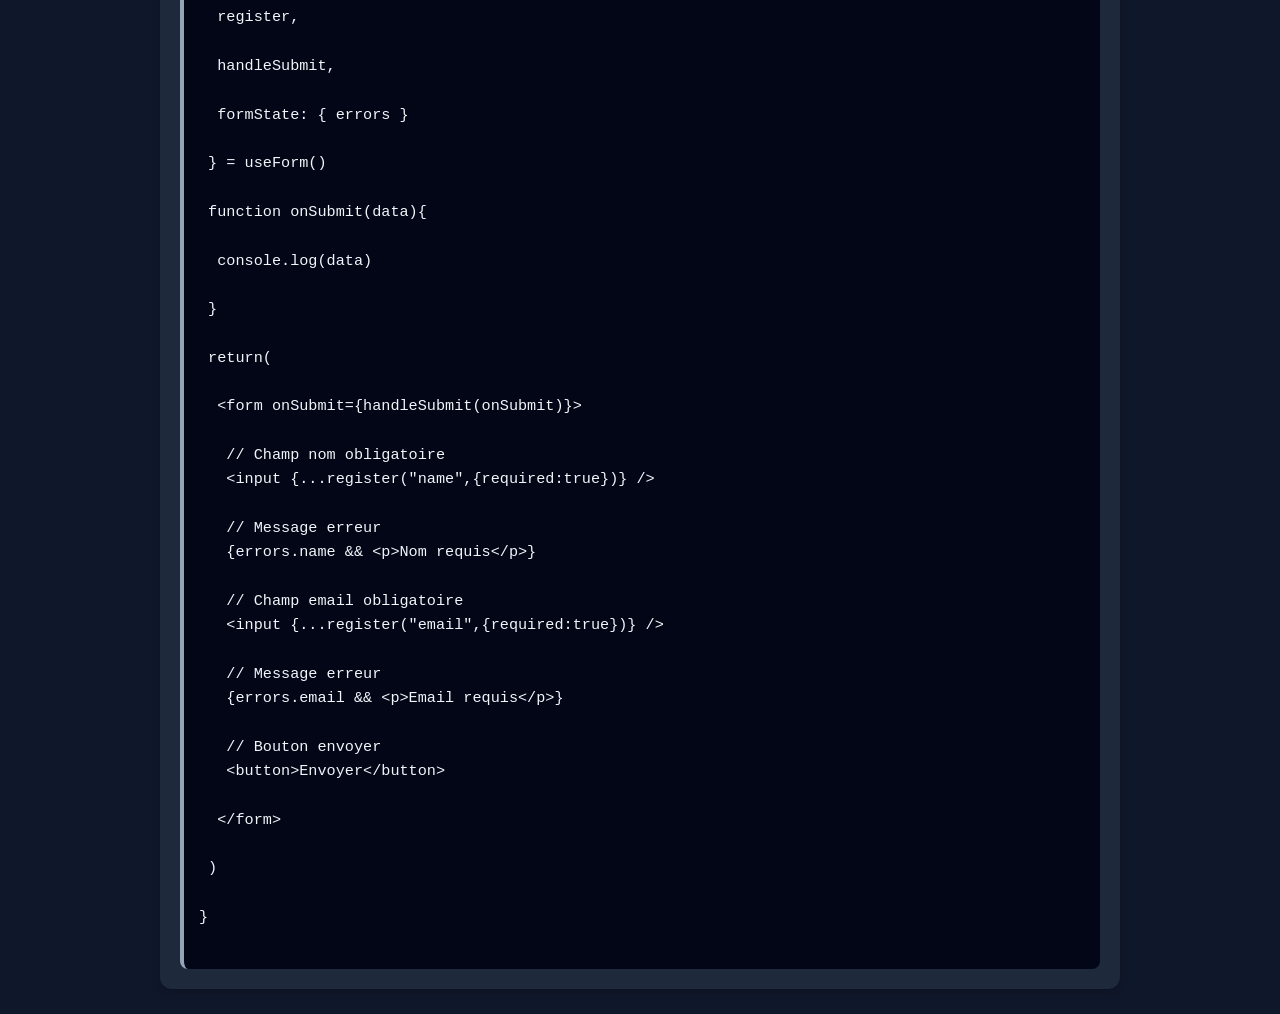
==== commit 3638fa17: "big shiooot" ====
--- a/react-hook-form.html
+++ b/react-hook-form.html
@@ -2,160 +2,223 @@
 <html lang="fr">
 
 <head>
+
 <meta charset="UTF-8">
+
 <title>React Hook Form</title>
+
 <link rel="stylesheet" href="css/style.css">
+
 <script defer src="js/course.js"></script>
+
 </head>
 
+
 <body>
 
 <header>
+
 <h1>React Hook Form</h1>
+
 <a href="index.html">← Retour au menu</a>
+
 </header>
 
+
 <main class="container">
 
+
 <p>
+
 <strong>React Hook Form</strong> est une bibliothèque qui simplifie la gestion des formulaires dans React.
-Elle permet de récupérer les valeurs des champs, gérer la validation et contrôler l'état du formulaire.
-</p>
-
-<p>
-Les éléments principaux sont :
-</p>
+
+Elle permet de récupérer les valeurs, valider les champs et gérer l'état du formulaire facilement.
+
+</p>
+
+
+<p>Les éléments principaux sont :</p>
 
 <ul>
+
 <li><strong>useForm</strong> : initialise le formulaire</li>
-<li><strong>register</strong> : connecte un input au formulaire</li>
+
+<li><strong>register</strong> : connecte un champ au formulaire</li>
+
 <li><strong>handleSubmit</strong> : récupère les données lors de l'envoi</li>
-<li><strong>formState</strong> : contient les erreurs et l'état du formulaire</li>
+
+<li><strong>formState</strong> : contient les erreurs</li>
+
 </ul>
 
----
-
-<div class="exercise">
-
-<h2>Exercice 1 — Initialiser un formulaire</h2>
-
-<h3>Objectif</h3>
-Initialiser React Hook Form avec <strong>useForm</strong>.
-
-<h3>Code exemple</h3>
-
-<pre class="code-example">
-
+
+
+<!-- EXERCICE 1 -->
+
+<div class="exercise">
+
+<h2>Exercice 1 — Initialiser useForm</h2>
+
+<p class="explication">
+
+Découvrir comment initialiser React Hook Form.
+
+</p>
+
+<h3>Code Exemple</h3>
+
+<pre class="code-example">
+
+// Import du hook useForm depuis la bibliothèque react-hook-form
 import { useForm } from "react-hook-form"
 
-function RegisterForm(){
-
+// Création du composant React
+function FormExample(){
+
+  // Initialisation du formulaire
+  // register : connecte les champs
+  // handleSubmit : gère l'envoi du formulaire
   const { register, handleSubmit } = useForm()
 
+  // Fonction appelée lors de l'envoi
   function onSubmit(data){
+
+    // data contient toutes les valeurs du formulaire
     console.log(data)
+
   }
 
   return (
+
+    // Formulaire HTML
+    // handleSubmit capture les données avant l'envoi
     &lt;form onSubmit={handleSubmit(onSubmit)}&gt;
+
+      // Champ email connecté au formulaire
       &lt;input {...register("email")} /&gt;
+
+      // Bouton d'envoi
       &lt;button&gt;Envoyer&lt;/button&gt;
+
     &lt;/form&gt;
+
   )
 
 }
 
 </pre>
 
-<h3>Explication</h3>
-
-<p>
-1. <strong>useForm()</strong> initialise le formulaire.<br>
-2. <strong>register</strong> connecte un champ au formulaire.<br>
-3. <strong>handleSubmit</strong> récupère les données au submit.<br>
-</p>
-
 <button onclick="toggleSolution(this)">Voir la solution</button>
 
 <pre class="solution">
+
 const { register, handleSubmit } = useForm()
-</pre>
-
-</div>
-
----
-
-<div class="exercise">
-
-<h2>Exercice 2 — Utiliser register</h2>
-
-<h3>Objectif</h3>
+
+</pre>
+
+</div>
+
+
+
+<!-- EXERCICE 2 -->
+
+<div class="exercise">
+
+<h2>Exercice 2 — register</h2>
+
+<p class="explication">
+
 Connecter un input au formulaire.
 
-<pre class="code-example">
-
-function RegisterForm(){
-
+</p>
+
+<pre class="code-example">
+
+// Import useForm
+import { useForm } from "react-hook-form"
+
+function FormExample(){
+
+ // On récupère register
  const { register } = useForm()
 
- return (
+ return(
+
   &lt;form&gt;
 
+   // Input email
+   // register permet à React Hook Form de suivre la valeur
    &lt;input
+
     placeholder="Email"
+
     {...register("email")}
+
    /&gt;
 
   &lt;/form&gt;
+
  )
 
 }
 
 </pre>
 
-<h3>Explication</h3>
-
-<p>
-register permet à React Hook Form de suivre la valeur du champ.
-</p>
-
 <button onclick="toggleSolution(this)">Voir la solution</button>
 
 <pre class="solution">
+
 {...register("email")}
-</pre>
-
-</div>
-
----
-
-<div class="exercise">
-
-<h2>Exercice 3 — Récupérer les données</h2>
-
-<h3>Objectif</h3>
-Afficher les données envoyées.
-
-<pre class="code-example">
+
+</pre>
+
+</div>
+
+
+
+<!-- EXERCICE 3 -->
+
+<div class="exercise">
+
+<h2>Exercice 3 — handleSubmit</h2>
+
+<p class="explication">
+
+Récupérer les données lors de l'envoi du formulaire.
+
+</p>
+
+<pre class="code-example">
+
+// Import du hook
+import { useForm } from "react-hook-form"
 
 function LoginForm(){
 
+ // register connecte les inputs
+ // handleSubmit gère l'envoi
  const { register, handleSubmit } = useForm()
 
+ // Fonction appelée au submit
  function onSubmit(data){
 
+  // data contient toutes les valeurs
   console.log(data)
 
  }
 
  return(
 
+  // Formulaire
   &lt;form onSubmit={handleSubmit(onSubmit)}&gt;
 
+   // Champ email
    &lt;input {...register("email")} /&gt;
 
+   // Champ mot de passe
    &lt;input {...register("password")} /&gt;
 
+   // Bouton login
    &lt;button&gt;Login&lt;/button&gt;
 
   &lt;/form&gt;
@@ -166,141 +229,223 @@
 
 </pre>
 
-<h3>Explication</h3>
-
-<p>
-data contient toutes les valeurs du formulaire.
-</p>
-
-<button onclick="toggleSolution(this)">Voir la solution</button>
-
-<pre class="solution">
-function onSubmit(data){
- console.log(data)
+</div>
+
+
+
+<!-- EXERCICE 4 -->
+
+<div class="exercise">
+
+<h2>Exercice 4 — Validation required</h2>
+
+<p class="explication">
+
+Ajouter un champ obligatoire.
+
+</p>
+
+<pre class="code-example">
+
+// Input email avec validation
+&lt;input
+
+ // register connecte le champ
+ {...register("email", {
+
+  // required signifie obligatoire
+  required: true
+
+ })}
+
+/&gt;
+
+</pre>
+
+</div>
+
+
+
+<!-- EXERCICE 5 -->
+
+<div class="exercise">
+
+<h2>Exercice 5 — formState errors</h2>
+
+<p class="explication">
+
+Afficher les erreurs du formulaire.
+
+</p>
+
+<pre class="code-example">
+
+// On récupère les erreurs depuis formState
+const {
+
+ register,
+
+ handleSubmit,
+
+ formState: { errors }
+
+} = useForm()
+
+// Si une erreur existe sur email
+// alors on affiche un message
+{errors.email && &lt;p&gt;Email obligatoire&lt;/p&gt;}
+
+</pre>
+
+</div>
+
+
+
+<!-- EXERCICE 6 -->
+
+<div class="exercise">
+
+<h2>Exercice 6 — Validation email</h2>
+
+<p class="explication">
+
+Ajouter une validation avec expression régulière.
+
+</p>
+
+<pre class="code-example">
+
+&lt;input
+
+ {...register("email", {
+
+  required: true,
+
+  // Regex simple pour email
+  pattern: /^[^@]+@[^@]+\.[^@]+$/
+
+ })}
+
+/&gt;
+
+</pre>
+
+</div>
+
+
+
+<!-- EXERCICE 7 -->
+
+<div class="exercise">
+
+<h2>Exercice 7 — Mot de passe minimum</h2>
+
+<p class="explication">
+
+Limiter la taille du mot de passe.
+
+</p>
+
+<pre class="code-example">
+
+&lt;input
+
+ type="password"
+
+ {...register("password", {
+
+  // longueur minimum
+  minLength: 6
+
+ })}
+
+/&gt;
+
+</pre>
+
+</div>
+
+
+
+<!-- EXERCICE 8 -->
+
+<div class="exercise">
+
+<h2>Exercice 8 — Register fictif</h2>
+
+<p class="explication">
+
+Créer un formulaire d'inscription simple.
+
+</p>
+
+<pre class="code-example">
+
+import { useForm } from "react-hook-form"
+
+function Register(){
+
+ const { register, handleSubmit } = useForm()
+
+ function onSubmit(data){
+
+  // simulation création utilisateur
+  console.log("Utilisateur créé :", data)
+
+ }
+
+ return(
+
+  &lt;form onSubmit={handleSubmit(onSubmit)}&gt;
+
+   // Nom utilisateur
+   &lt;input {...register("name")} placeholder="Nom" /&gt;
+
+   // Email
+   &lt;input {...register("email")} placeholder="Email" /&gt;
+
+   // Mot de passe
+   &lt;input type="password" {...register("password")} /&gt;
+
+   // Bouton création compte
+   &lt;button&gt;Créer compte&lt;/button&gt;
+
+  &lt;/form&gt;
+
+ )
+
 }
-</pre>
-
-</div>
-
----
-
-<div class="exercise">
-
-<h2>Exercice 4 — Validation simple</h2>
-
-<h3>Objectif</h3>
-Ajouter une validation obligatoire.
-
-<pre class="code-example">
-
-&lt;input
- {...register("email", { required: true })}
-/&gt;
-
-</pre>
-
-<h3>Explication</h3>
-
-<p>
-required vérifie que le champ est rempli.
-</p>
-
-<button onclick="toggleSolution(this)">Voir la solution</button>
-
-<pre class="solution">
-{ required: true }
-</pre>
-
-</div>
-
----
-
-<div class="exercise">
-
-<h2>Exercice 5 — formState</h2>
-
-<h3>Objectif</h3>
-Afficher les erreurs.
-
-<pre class="code-example">
-
-const {
- register,
- handleSubmit,
- formState: { errors }
-} = useForm()
-
-{errors.email && &lt;p&gt;Email obligatoire&lt;/p&gt;}
-
-</pre>
-
-<h3>Explication</h3>
-
-<p>
-formState contient les erreurs du formulaire.
-</p>
-
-<button onclick="toggleSolution(this)">Voir la solution</button>
-
-<pre class="solution">
-formState: { errors }
-</pre>
-
-</div>
-
----
-
-<div class="exercise">
-
-<h2>Exercice 6 — Validation email</h2>
-
-<pre class="code-example">
-
-&lt;input
- {...register("email", {
-  required: true,
-  pattern: /^[^@]+@[^@]+\.[^@]+$/
- })}
-/&gt;
-
-</pre>
-
-</div>
-
----
-
-<div class="exercise">
-
-<h2>Exercice 7 — Mot de passe minimum</h2>
-
-<pre class="code-example">
-
-&lt;input
- type="password"
- {...register("password", {
-  minLength: 6
- })}
-/&gt;
-
-</pre>
-
-</div>
-
----
-
-<div class="exercise">
-
-<h2>Exercice 8 — Formulaire Register fictif</h2>
-
-<pre class="code-example">
-
-function Register(){
+
+</pre>
+
+</div>
+
+
+
+<!-- EXERCICE 9 -->
+
+<div class="exercise">
+
+<h2>Exercice 9 — Login fictif</h2>
+
+<p class="explication">
+
+Créer un formulaire de connexion.
+
+</p>
+
+<pre class="code-example">
+
+import { useForm } from "react-hook-form"
+
+function Login(){
 
  const { register, handleSubmit } = useForm()
 
  function onSubmit(data){
 
-  console.log("New user:", data)
+  // simulation login
+  console.log("Connexion utilisateur :", data)
 
  }
 
@@ -308,13 +453,14 @@
 
   &lt;form onSubmit={handleSubmit(onSubmit)}&gt;
 
-   &lt;input {...register("name")} placeholder="Nom" /&gt;
-
-   &lt;input {...register("email")} placeholder="Email" /&gt;
-
+   // Email
+   &lt;input {...register("email")} /&gt;
+
+   // Mot de passe
    &lt;input type="password" {...register("password")} /&gt;
 
-   &lt;button&gt;Créer compte&lt;/button&gt;
+   // Bouton login
+   &lt;button&gt;Login&lt;/button&gt;
 
   &lt;/form&gt;
 
@@ -326,21 +472,39 @@
 
 </div>
 
----
-
-<div class="exercise">
-
-<h2>Exercice 9 — Login fictif</h2>
-
-<pre class="code-example">
-
-function Login(){
-
- const { register, handleSubmit } = useForm()
+
+
+<!-- EXERCICE 10 -->
+
+<div class="exercise">
+
+<h2>Exercice 10 — Formulaire complet</h2>
+
+<p class="explication">
+
+Créer un formulaire avec validation et messages d'erreur.
+
+</p>
+
+<pre class="code-example">
+
+import { useForm } from "react-hook-form"
+
+function Contact(){
+
+ const {
+
+  register,
+
+  handleSubmit,
+
+  formState: { errors }
+
+ } = useForm()
 
  function onSubmit(data){
 
-  console.log("Login:", data)
+  console.log(data)
 
  }
 
@@ -348,11 +512,20 @@
 
   &lt;form onSubmit={handleSubmit(onSubmit)}&gt;
 
-   &lt;input {...register("email")} /&gt;
-
-   &lt;input type="password" {...register("password")} /&gt;
-
-   &lt;button&gt;Login&lt;/button&gt;
+   // Champ nom obligatoire
+   &lt;input {...register("name",{required:true})} /&gt;
+
+   // Message erreur
+   {errors.name && &lt;p&gt;Nom requis&lt;/p&gt;}
+
+   // Champ email obligatoire
+   &lt;input {...register("email",{required:true})} /&gt;
+
+   // Message erreur
+   {errors.email && &lt;p&gt;Email requis&lt;/p&gt;}
+
+   // Bouton envoyer
+   &lt;button&gt;Envoyer&lt;/button&gt;
 
   &lt;/form&gt;
 
@@ -364,54 +537,9 @@
 
 </div>
 
----
-
-<div class="exercise">
-
-<h2>Exercice 10 — Mini formulaire complet</h2>
-
-<h3>Objectif</h3>
-Créer un formulaire avec validation.
-
-<pre class="code-example">
-
-function Contact(){
-
- const {
-  register,
-  handleSubmit,
-  formState: { errors }
- } = useForm()
-
- function onSubmit(data){
-  console.log(data)
- }
-
- return(
-
-  &lt;form onSubmit={handleSubmit(onSubmit)}&gt;
-
-   &lt;input {...register("name",{required:true})} /&gt;
-
-   {errors.name && &lt;p&gt;Nom requis&lt;/p&gt;}
-
-   &lt;input {...register("email",{required:true})} /&gt;
-
-   {errors.email && &lt;p&gt;Email requis&lt;/p&gt;}
-
-   &lt;button&gt;Envoyer&lt;/button&gt;
-
-  &lt;/form&gt;
-
- )
-
-}
-
-</pre>
-
-</div>
 
 </main>
 
 </body>
+
 </html>
